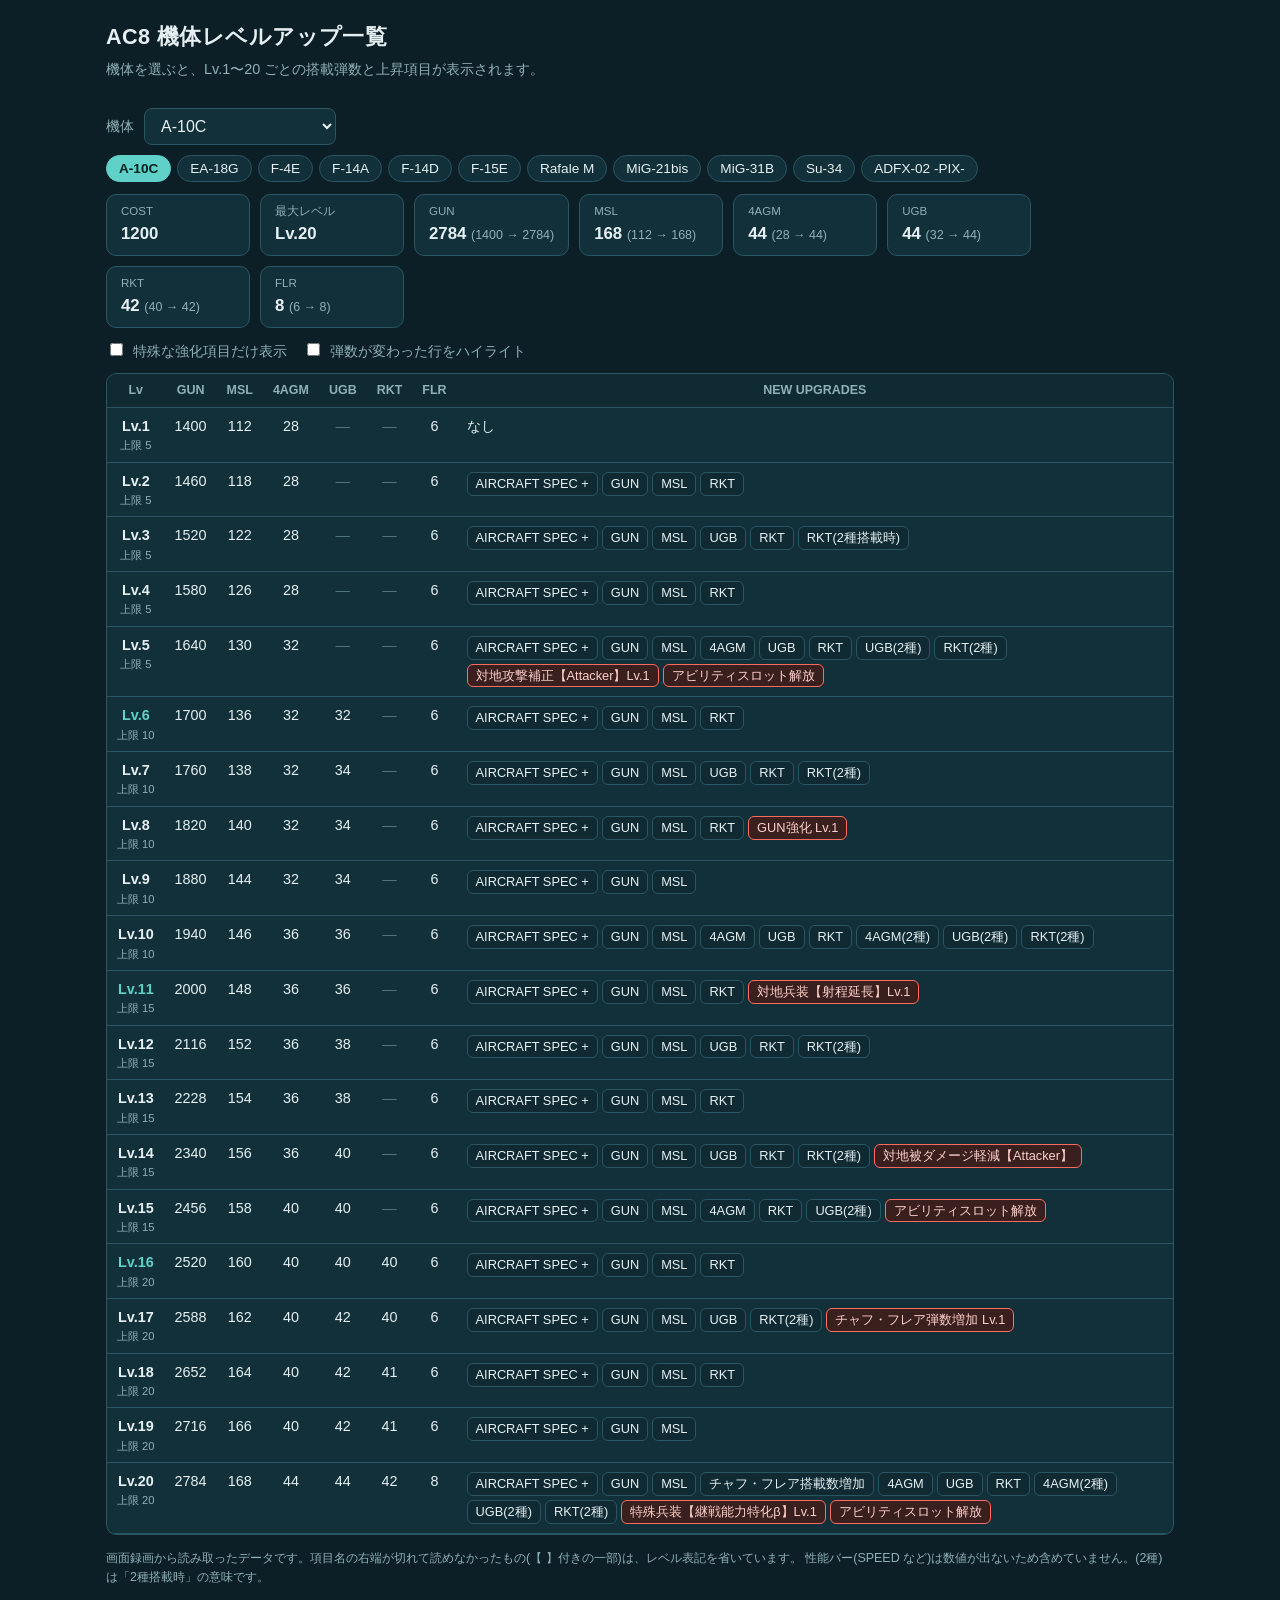
==== html/index.html @ 3805bb07 "Add files via upload" ====
<!DOCTYPE html>
<html lang="ja">
<head>
<meta charset="utf-8">
<meta name="viewport" content="width=device-width, initial-scale=1">
<title>AC8 機体レベルアップ一覧</title>
<meta name="description" content="機体を選ぶと、Lv.1〜20 ごとの搭載弾数と上昇項目を表示します。">
<link rel="stylesheet" href="assets/style.css">
</head>
<body>
<header class="top">
  <h1>AC8 機体レベルアップ一覧</h1>
  <p class="sub">機体を選ぶと、Lv.1〜20 ごとの搭載弾数と上昇項目が表示されます。</p>
</header>

<main>
  <section class="picker" aria-label="機体の選択">
    <label for="sel">機体</label>
    <select id="sel"></select>
    <div id="chips" class="chips" role="tablist"></div>
  </section>

  <section id="summary" class="summary" aria-live="polite"></section>

  <section class="controls">
    <label class="chk"><input type="checkbox" id="onlySpecial"> 特殊な強化項目だけ表示</label>
    <label class="chk"><input type="checkbox" id="onlyChange"> 弾数が変わった行をハイライト</label>
  </section>

  <div class="tablewrap">
    <table id="tbl">
      <thead id="thead"></thead>
      <tbody id="tbody"></tbody>
    </table>
  </div>

  <p class="note">
    画面録画から読み取ったデータです。項目名の右端が切れて読めなかったもの(【 】付きの一部)は、レベル表記を省いています。
    性能バー(SPEED など)は数値が出ないため含めていません。(2種)は「2種搭載時」の意味です。
  </p>
</main>

<script src="data.js"></script>
<script src="assets/app.js"></script>
</body>
</html>
---- html/assets/style.css ----
:root{
  --bg:#0c1f26; --panel:#12303a; --panel2:#163a46; --line:#2a5663;
  --text:#e6f0f2; --muted:#8fb0b8; --accent:#5fd1c8; --hot:#ff6b5e; --chg:#1f4f45;
}
*{box-sizing:border-box}
html{-webkit-text-size-adjust:100%}
body{
  margin:0; background:var(--bg); color:var(--text);
  font-family:-apple-system,BlinkMacSystemFont,"Hiragino Sans","Hiragino Kaku Gothic ProN","Yu Gothic",Meiryo,sans-serif;
  line-height:1.55;
}
.top{padding:20px 16px 8px; max-width:1100px; margin:0 auto}
h1{margin:0; font-size:1.35rem; letter-spacing:.02em}
.sub{margin:.3em 0 0; color:var(--muted); font-size:.9rem}
main{max-width:1100px; margin:0 auto; padding:8px 16px 40px}

.picker{display:flex; flex-wrap:wrap; gap:10px; align-items:center; margin:12px 0}
.picker label{font-size:.85rem; color:var(--muted)}
select{
  background:var(--panel); color:var(--text); border:1px solid var(--line);
  border-radius:8px; padding:8px 12px; font-size:1rem; min-width:12em;
}
.chips{display:flex; flex-wrap:wrap; gap:6px; flex:1 1 100%}
.chip{
  background:var(--panel); color:var(--text); border:1px solid var(--line);
  border-radius:999px; padding:5px 12px; font-size:.85rem; cursor:pointer;
}
.chip:hover{border-color:var(--accent)}
.chip[aria-selected="true"]{background:var(--accent); color:#06231f; border-color:var(--accent); font-weight:700}

.summary{
  display:flex; flex-wrap:wrap; gap:10px; margin:8px 0 12px;
}
.card{
  background:var(--panel); border:1px solid var(--line); border-radius:10px;
  padding:8px 14px; min-width:9em;
}
.card .k{font-size:.72rem; color:var(--muted)}
.card .v{font-size:1.05rem; font-weight:700}
.card .v small{font-weight:400; color:var(--muted); font-size:.78rem}

.controls{display:flex; flex-wrap:wrap; gap:16px; margin:6px 0 10px}
.chk{font-size:.88rem; color:var(--muted); cursor:pointer}
.chk input{margin-right:6px}

.tablewrap{overflow-x:auto; border:1px solid var(--line); border-radius:10px; background:var(--panel)}
table{border-collapse:collapse; width:100%; min-width:720px; font-size:.9rem}
th,td{padding:7px 10px; border-bottom:1px solid var(--line); vertical-align:top}
thead th{
  position:sticky; top:0; background:#0f2a33; color:var(--muted);
  font-weight:600; font-size:.78rem; text-align:center; white-space:nowrap;
}
td.num{text-align:center; font-variant-numeric:tabular-nums; white-space:nowrap}
td.lv{text-align:center; font-weight:700; white-space:nowrap}
td.lv small{display:block; color:var(--muted); font-weight:400; font-size:.7rem}
td.none{color:#4f7480}
tbody tr:hover{background:var(--panel2)}
tr.capup td.lv{color:var(--accent)}
td.up{min-width:22em}
.tag{
  display:inline-block; margin:2px 4px 2px 0; padding:1px 8px; border-radius:6px;
  background:#0f2a33; border:1px solid var(--line); font-size:.8rem;
}
.tag.sp{background:#3a1f1f; border-color:var(--hot); color:#ffd0ca}
.tag.gain{background:#17372f; border-color:#2d7a62}
td.num.chg{background:var(--chg); font-weight:700}

.note{color:var(--muted); font-size:.78rem; margin-top:14px}

@media (max-width:640px){
  h1{font-size:1.1rem}
  th,td{padding:6px 7px}
}
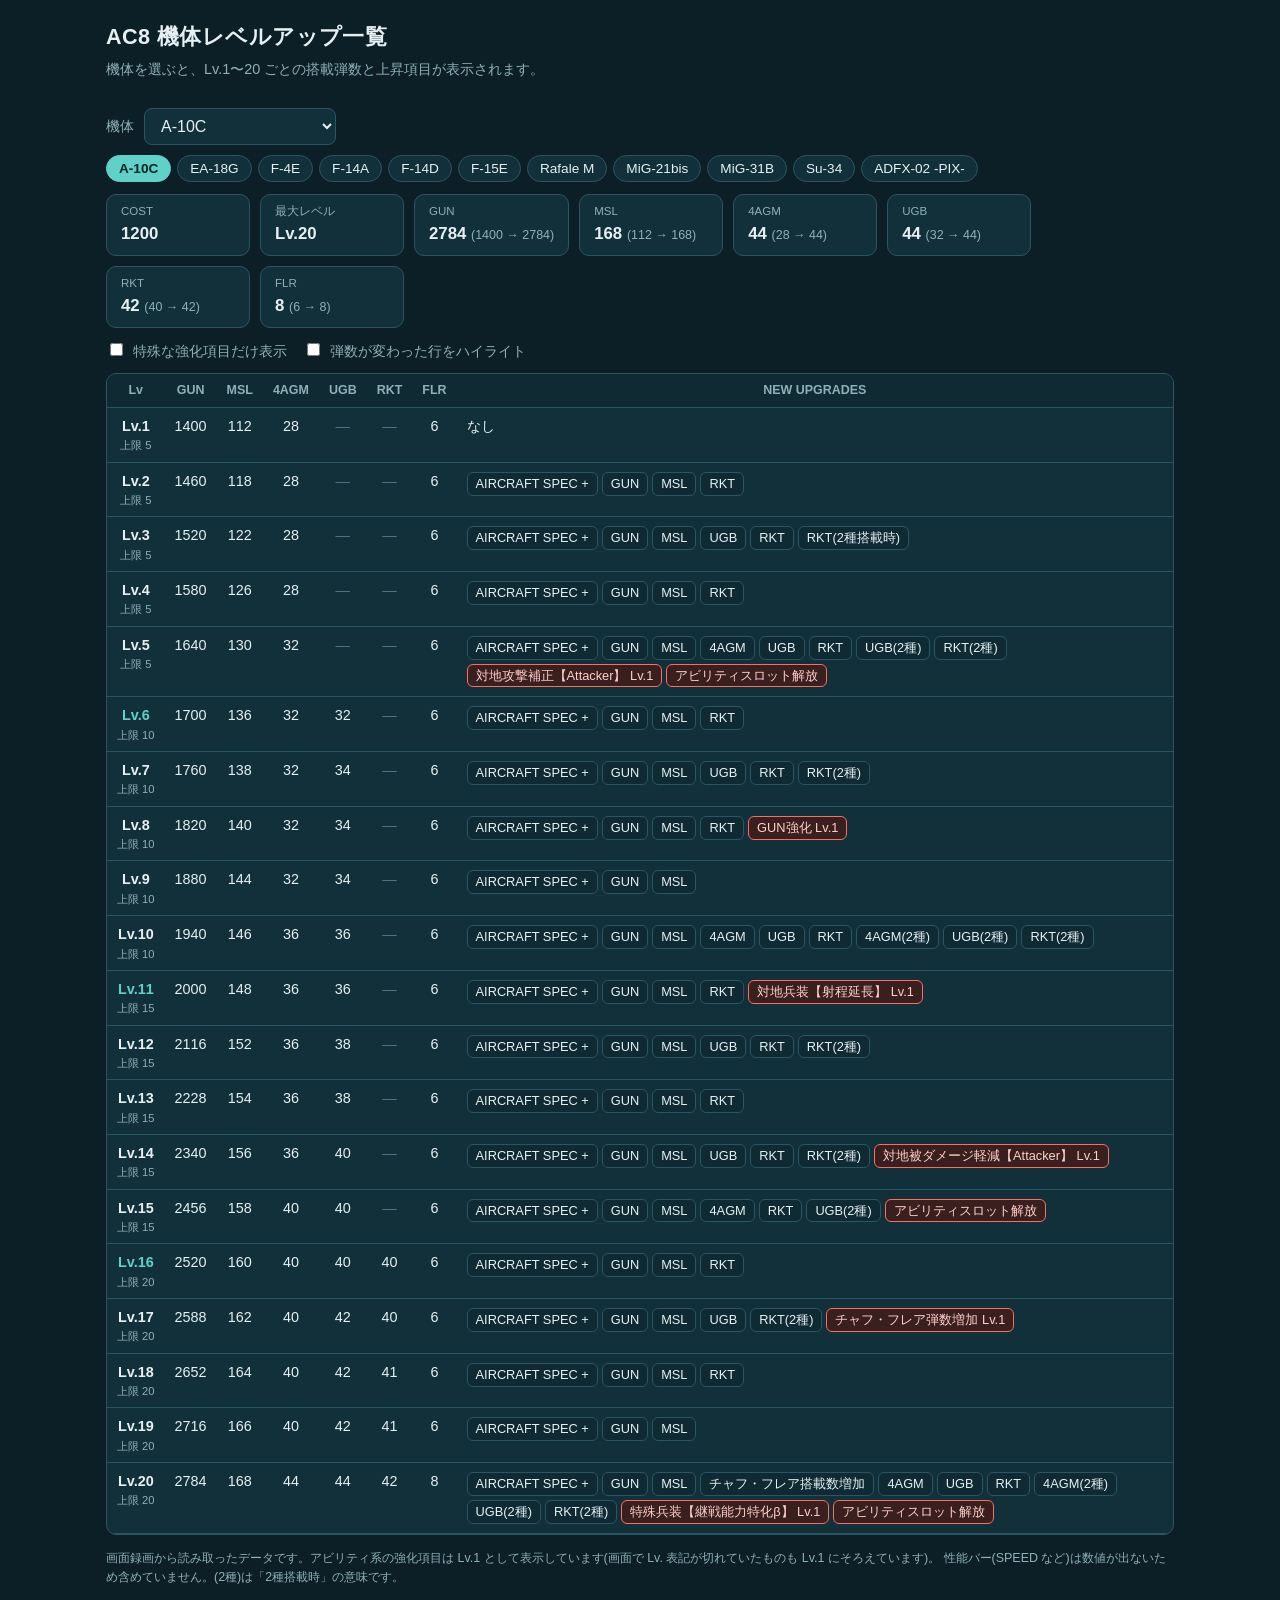
==== commit eed563e8: "Add files via upload" ====
--- a/html/index.html
+++ b/html/index.html
@@ -35,7 +35,7 @@
   </div>
 
   <p class="note">
-    画面録画から読み取ったデータです。項目名の右端が切れて読めなかったもの(【 】付きの一部)は、レベル表記を省いています。
+    画面録画から読み取ったデータです。アビリティ系の強化項目は Lv.1 として表示しています(画面で Lv. 表記が切れていたものも Lv.1 にそろえています)。
     性能バー(SPEED など)は数値が出ないため含めていません。(2種)は「2種搭載時」の意味です。
   </p>
 </main>
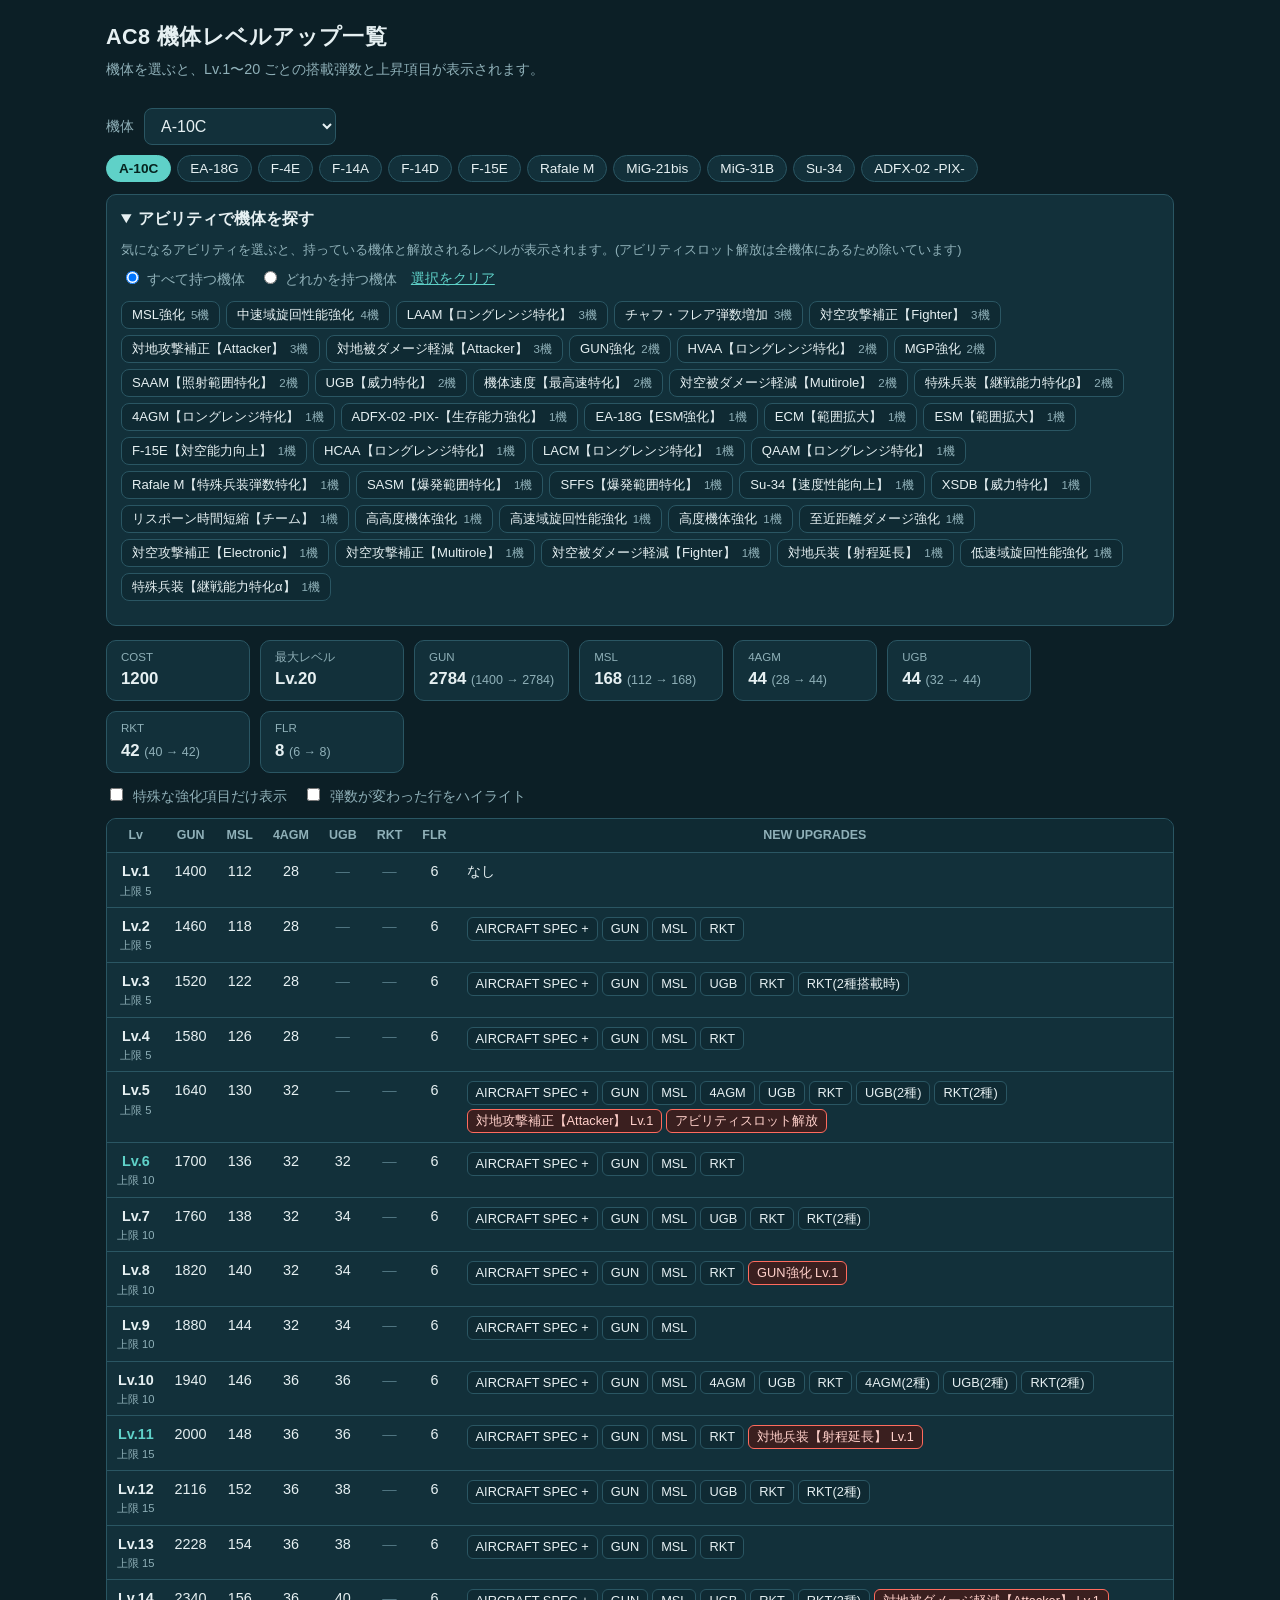
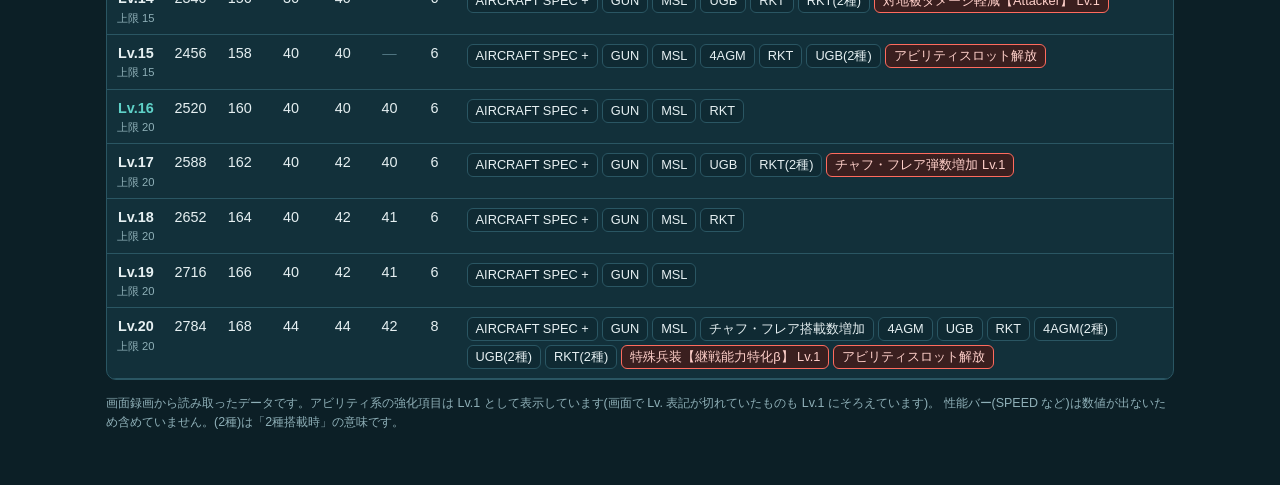
==== commit 4cf6dd99: "Add files via upload" ====
--- a/html/index.html
+++ b/html/index.html
@@ -18,6 +18,20 @@
     <label for="sel">機体</label>
     <select id="sel"></select>
     <div id="chips" class="chips" role="tablist"></div>
+  </section>
+
+  <section class="finder" aria-label="アビリティで探す">
+    <details id="finder" open>
+      <summary>アビリティで機体を探す</summary>
+      <p class="hint">気になるアビリティを選ぶと、持っている機体と解放されるレベルが表示されます。(アビリティスロット解放は全機体にあるため除いています)</p>
+      <div class="mode">
+        <label><input type="radio" name="mode" value="and" checked> すべて持つ機体</label>
+        <label><input type="radio" name="mode" value="or"> どれかを持つ機体</label>
+        <button type="button" id="abClear" class="link">選択をクリア</button>
+      </div>
+      <div id="abChips" class="abchips"></div>
+      <div id="abResults" class="abresults" aria-live="polite"></div>
+    </details>
   </section>
 
   <section id="summary" class="summary" aria-live="polite"></section>
--- a/html/assets/style.css
+++ b/html/assets/style.css
@@ -71,3 +71,31 @@
   h1{font-size:1.1rem}
   th,td{padding:6px 7px}
 }
+
+/* ability finder */
+.finder{margin:10px 0 14px; background:var(--panel); border:1px solid var(--line); border-radius:10px; padding:4px 14px 12px}
+.finder summary{cursor:pointer; padding:8px 0; font-weight:700}
+.finder .hint{margin:0 0 8px; color:var(--muted); font-size:.8rem}
+.mode{display:flex; flex-wrap:wrap; gap:14px; align-items:center; margin:6px 0 10px; font-size:.88rem; color:var(--muted)}
+.mode input{margin-right:4px}
+.link{background:none; border:0; color:var(--accent); cursor:pointer; font-size:.85rem; padding:0; text-decoration:underline}
+.abchips{display:flex; flex-wrap:wrap; gap:6px}
+.abchip{
+  background:#0f2a33; color:var(--text); border:1px solid var(--line); border-radius:8px;
+  padding:4px 10px; font-size:.82rem; cursor:pointer; text-align:left;
+}
+.abchip:hover{border-color:var(--hot)}
+.abchip .n{color:var(--muted); font-size:.72rem; margin-left:6px}
+.abchip[aria-pressed="true"]{background:#3a1f1f; border-color:var(--hot); color:#ffd0ca}
+.abresults{margin-top:12px; display:grid; grid-template-columns:repeat(auto-fill,minmax(250px,1fr)); gap:8px}
+.abresults .empty{grid-column:1/-1; color:var(--muted); font-size:.88rem}
+.rescard{
+  text-align:left; background:#0f2a33; color:var(--text); border:1px solid var(--line);
+  border-radius:10px; padding:8px 12px; cursor:pointer; font:inherit;
+}
+.rescard:hover{border-color:var(--accent)}
+.rescard .nm{font-weight:700; margin-bottom:4px}
+.rescard ul{margin:0; padding:0; list-style:none; font-size:.8rem; color:var(--muted)}
+.rescard li b{color:var(--text); margin-right:6px}
+.chip.dim{opacity:.35}
+.tag.hit{box-shadow:0 0 0 2px var(--accent); }
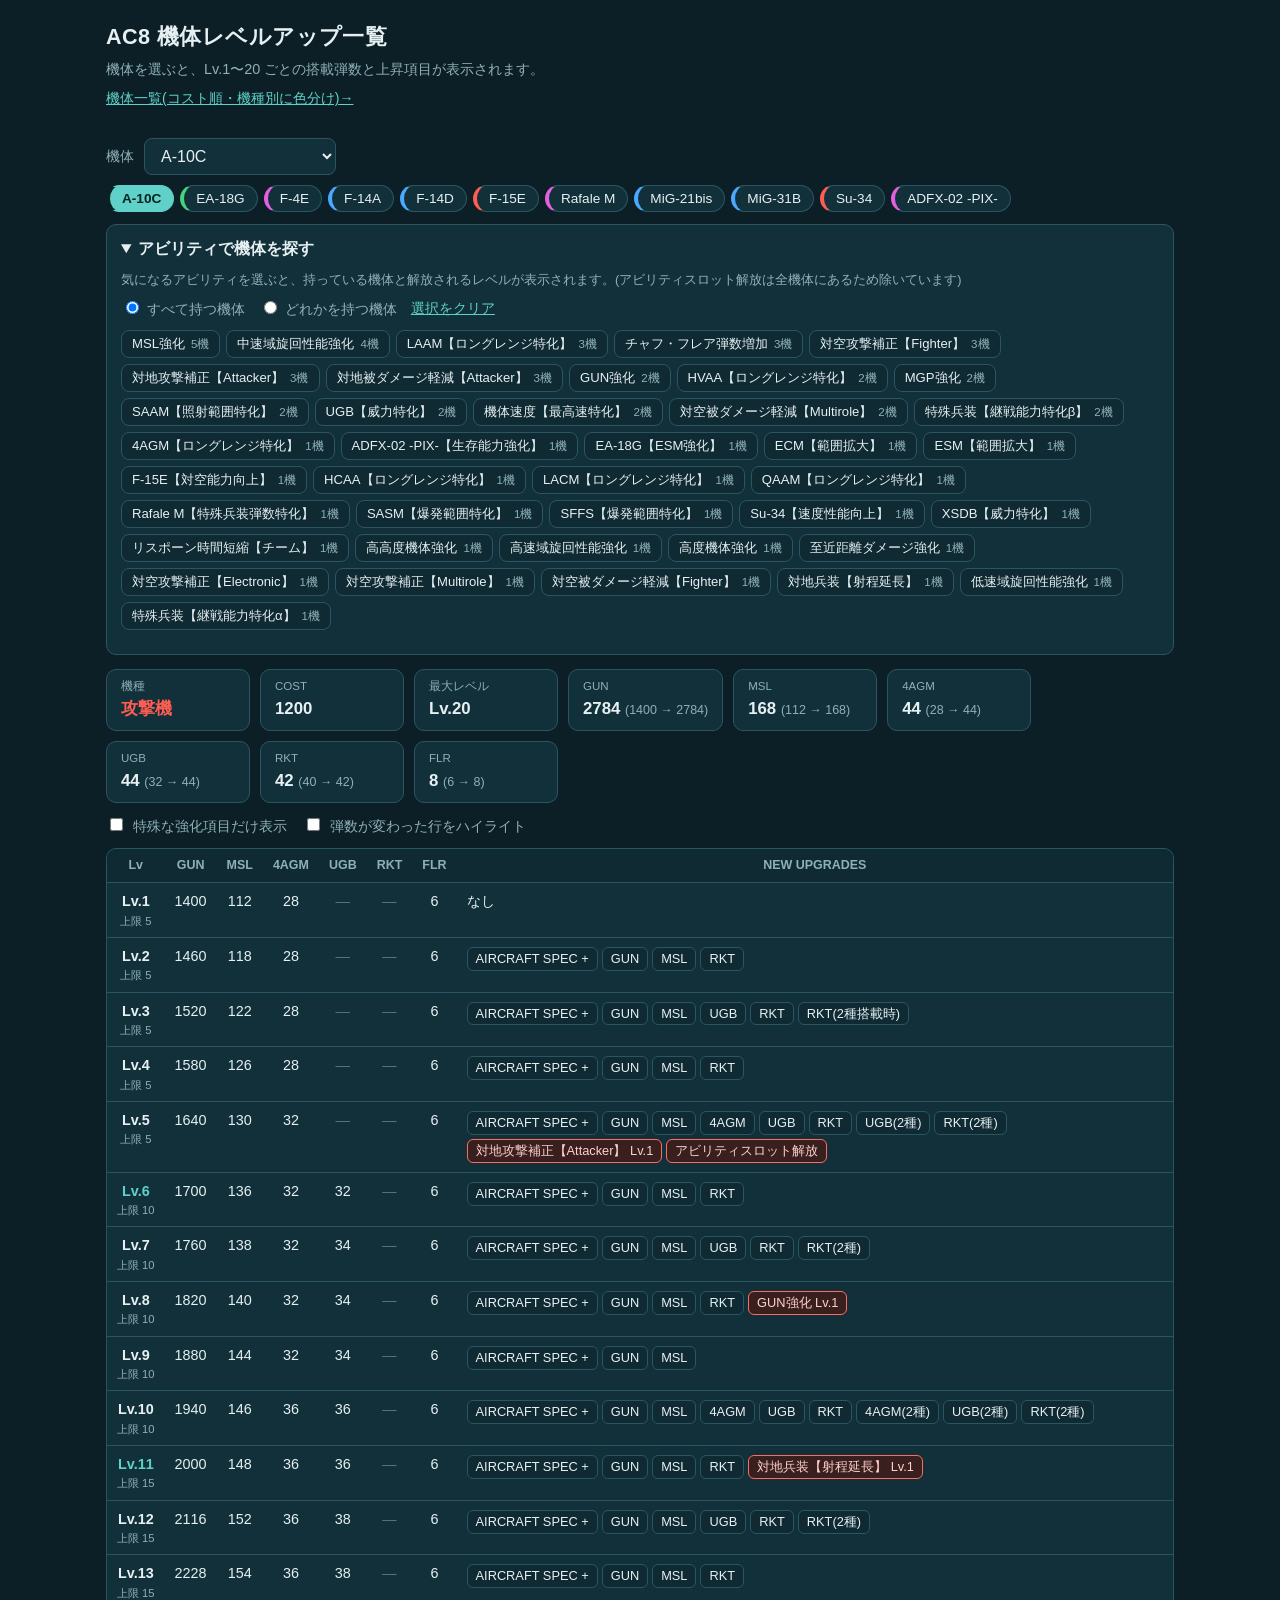
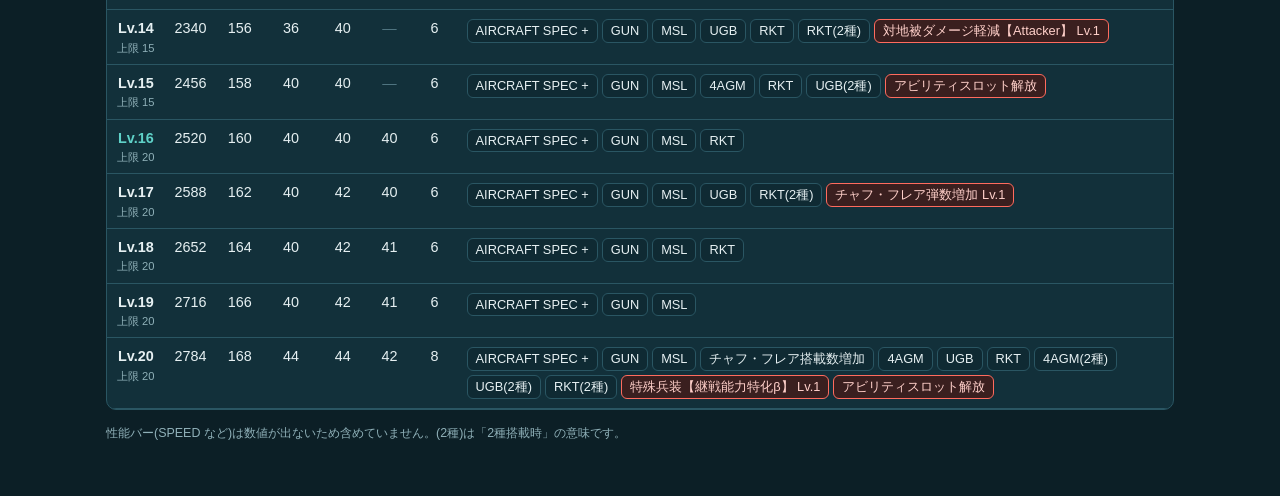
==== commit 11bd71b3: "Add files via upload" ====
--- a/html/index.html
+++ b/html/index.html
@@ -11,6 +11,7 @@
 <header class="top">
   <h1>AC8 機体レベルアップ一覧</h1>
   <p class="sub">機体を選ぶと、Lv.1〜20 ごとの搭載弾数と上昇項目が表示されます。</p>
+  <nav class="nav"><a href="list.html">機体一覧(コスト順・機種別に色分け)→</a></nav>
 </header>
 
 <main>
@@ -49,7 +50,6 @@
   </div>
 
   <p class="note">
-    画面録画から読み取ったデータです。アビリティ系の強化項目は Lv.1 として表示しています(画面で Lv. 表記が切れていたものも Lv.1 にそろえています)。
     性能バー(SPEED など)は数値が出ないため含めていません。(2種)は「2種搭載時」の意味です。
   </p>
 </main>
--- a/html/assets/style.css
+++ b/html/assets/style.css
@@ -99,3 +99,49 @@
 .rescard li b{color:var(--text); margin-right:6px}
 .chip.dim{opacity:.35}
 .tag.hit{box-shadow:0 0 0 2px var(--accent); }
+
+/* role colors */
+:root{
+  --fighter:#4aa8ff; --multirole:#e45fe0; --attacker:#ff5d52; --electronic:#46d37c;
+}
+.role-fighter{--rc:var(--fighter)}
+.role-multirole{--rc:var(--multirole)}
+.role-attacker{--rc:var(--attacker)}
+.role-electronic{--rc:var(--electronic)}
+
+.nav{margin-top:8px; font-size:.88rem}
+.nav a{color:var(--accent)}
+
+.legend{display:flex; flex-wrap:wrap; gap:8px; margin:12px 0}
+.rolebtn{
+  background:var(--panel); color:var(--text); border:1px solid var(--line); border-radius:999px;
+  padding:5px 14px; font-size:.88rem; cursor:pointer;
+}
+.rolebtn[class*="role-"]{border-color:var(--rc); color:var(--rc)}
+.rolebtn[aria-pressed="true"]{background:var(--rc, var(--accent)); color:#07181d; font-weight:700; border-color:var(--rc, var(--accent))}
+.rolebtn.all[aria-pressed="true"]{background:var(--accent); color:#06231f}
+
+.ltbl{min-width:900px}
+.ltbl th.l, .ltbl td.l{text-align:left}
+.ltbl thead th.s{font-weight:400; font-size:.72rem}
+.ltbl td.nm{white-space:nowrap; font-weight:700; color:var(--rc)}
+.ltbl td.nm small{font-weight:400; color:var(--muted); margin-left:4px; font-size:.78rem}
+.ltbl td.rl{text-align:center; font-size:.8rem; color:var(--rc); white-space:nowrap}
+.ltbl td.wp{text-align:center; font-weight:600}
+.ltbl td.note{font-size:.8rem; color:var(--muted)}
+.ltbl tbody tr{box-shadow:inset 4px 0 0 var(--rc)}
+.ltbl tbody tr:nth-child(even){background:rgba(255,255,255,.02)}
+.dot{display:inline-block; width:9px; height:9px; border-radius:50%; background:var(--rc); margin-right:8px}
+
+.costs{margin-top:22px}
+.costs h2{font-size:1rem; margin:0 0 8px}
+.mini{min-width:0; width:auto; border:1px solid var(--line); border-radius:8px; overflow:hidden}
+.mini th, .mini td{padding:6px 14px; font-size:.85rem; text-align:right}
+.mini thead th{background:#0f2a33}
+.mini tbody th{text-align:left; color:var(--muted); font-weight:600; background:transparent; position:static}
+.foot{color:var(--muted); font-size:.82rem; padding-left:1.2em}
+
+/* role marks on the per-aircraft page */
+.chip[data-role]{border-left:4px solid var(--rc)}
+.chip[aria-selected="true"][data-role]{border-left-color:#06231f}
+.card.rolecard .v{color:var(--rc)}
